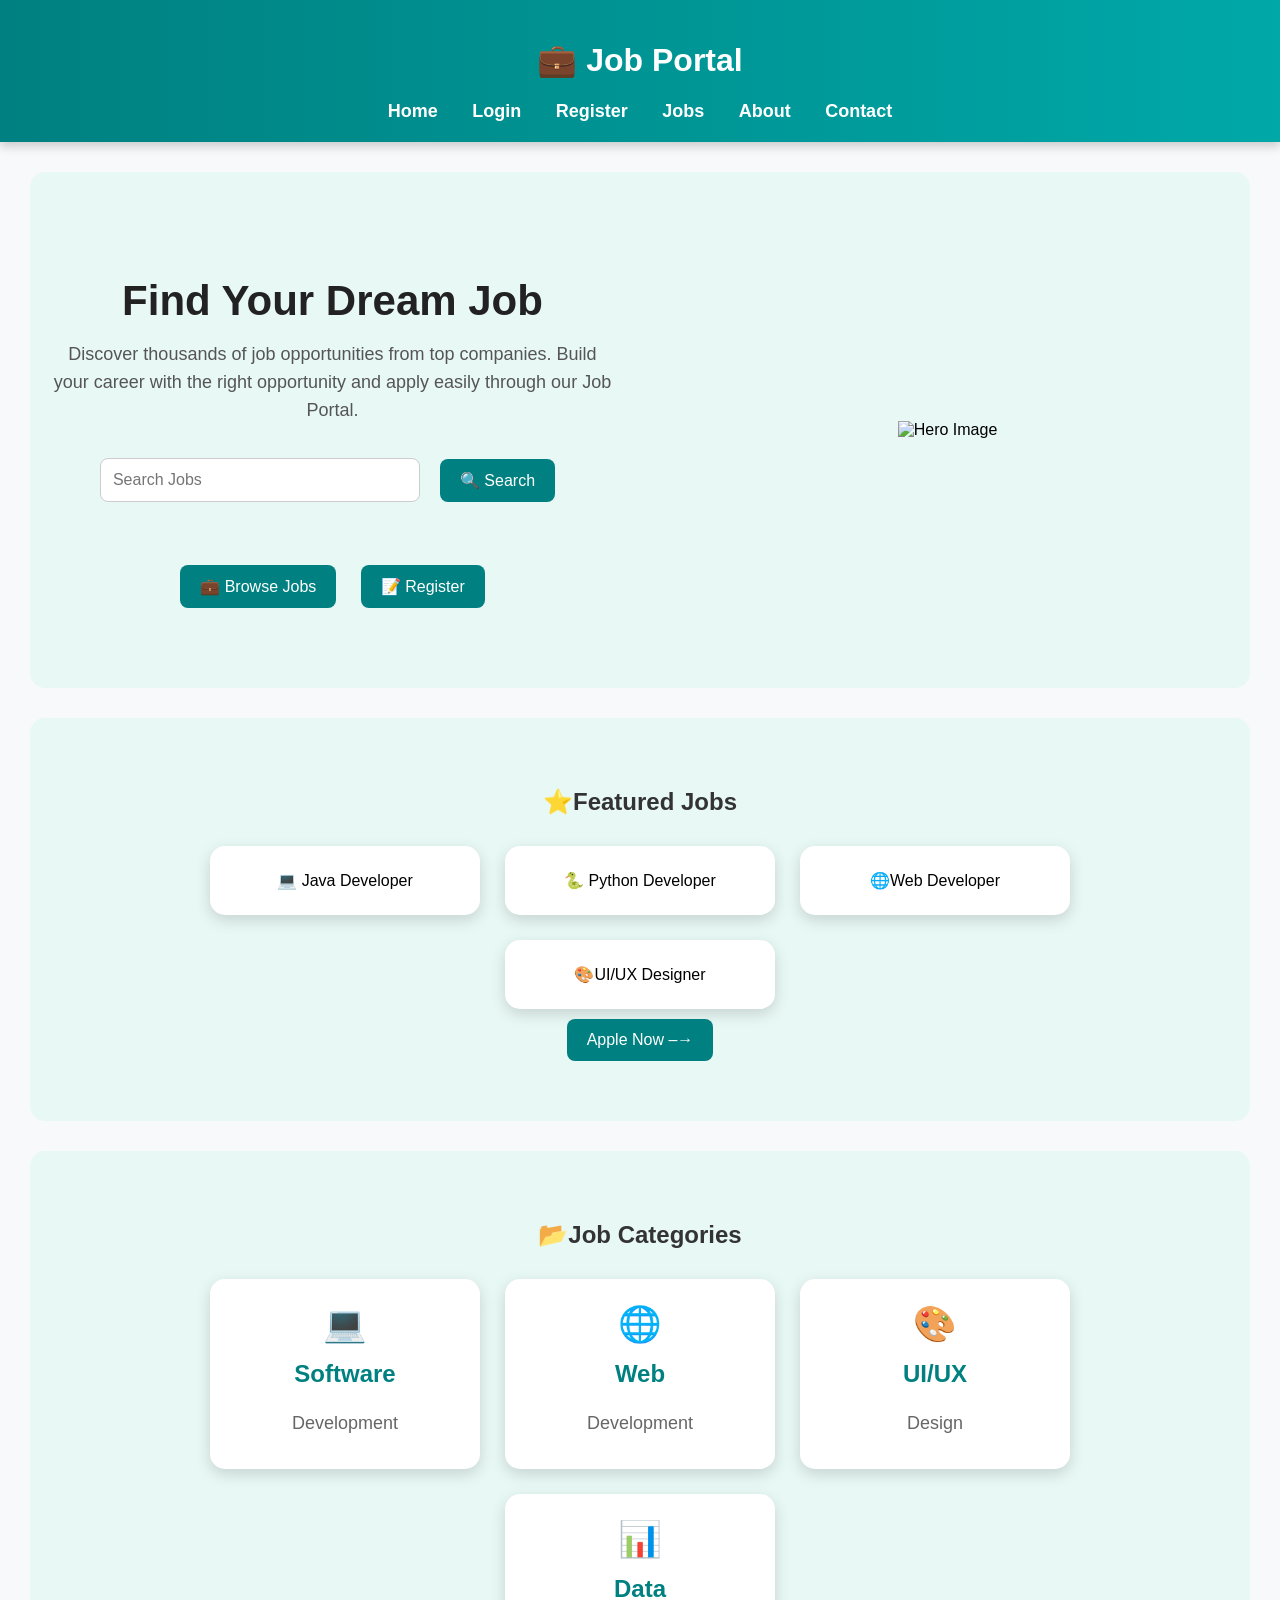
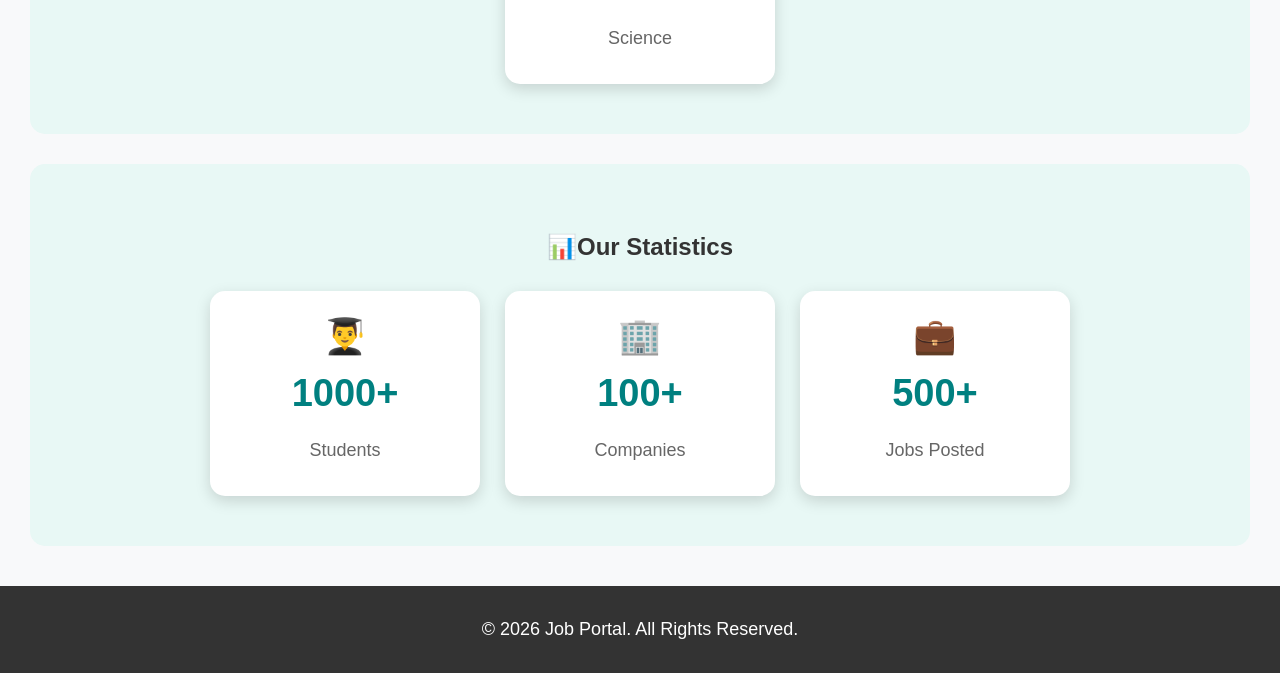
==== index.html @ da7b9236 "Add files via upload" ====
<!DOCTYPE html>
<html lang="en">

<head>
    <meta charset="UTF-8">
    <meta name="viewport" content="width=device-width, initial-scale=1.0">
    <title>Job Portal</title>
    <link rel="stylesheet" href="style.css">
</head>

<body>

<header>

    <h1>💼 Job Portal</h1>

    <nav>
       <a href="index.html">Home</a>
    <a href="login.html">Login</a>
      <a href="register.html">Register</a>
    <a href="jobs.html">Jobs</a>
    <a href="about.html">About</a>
    <a href="contact.html">Contact</a>
        
    </nav>

</header>

<section class="hero">

    <div class="hero-content">

        <div class="hero-text">

            <h2>Find Your Dream Job</h2>

            <p>
                Discover thousands of job opportunities from top companies.
                Build your career with the right opportunity and apply easily through our Job Portal.
            </p>

            <div class="search-box">
                <input type="text" placeholder="Search Jobs">
                <button>🔍 Search</button>
            </div>

            <br>

            <button>💼 Browse Jobs</button>
            <button>📝 Register</button>

        </div>

        <div class="hero-image">
            <img src="images/hero.png" alt="Hero Image">
        </div>

    </div>

</section>

<section>

<h2> ⭐Featured Jobs</h2>

<div class="jobs">

<div class="card">💻 Java Developer</div>

<div class="card">🐍 Python Developer</div>

<div class="card">🌐Web Developer</div>

<div class="card">🎨UI/UX Designer</div>

</div>

<button>Apple Now –→</button>

</section>

<section>

<h2>📂Job Categories</h2>

<div class="jobs">

<div class="card">
    <h3>💻 </h3>
    <h2>Software</h2> 
    <p>Development</p></div>

<div class="card">
    <h3>🌐</h3>
    <h2>Web</h2>  
    <p>Development</p></div>

<div class="card">
    <h3>🎨 </h3>
    <h2>UI/UX</h2> 
    <p>Design</p></div>

<div class="card">
    <h3>📊</h3>
    <h2>Data </h2>
    <p>Science</p> </div>

</div>

</section>
<section>

    <h2>📊Our Statistics</h2>

    <div class="jobs">

        <div class="card">
            <h3>👨‍🎓</h3>
            <h2 class="count">1000+</h2>
            <p>Students</p>
        </div>

        <div class="card">
            <h3>🏢</h3>
            <h2 class="count">100+</h2>
            <p>Companies</p>
        </div>

        <div class="card">
            <h3>💼</h3>
            <h2 class="count">500+</h2>
            <p>Jobs Posted</p>
        </div>

    </div>

</section>

<footer>

    <p>
    © 2026 Job Portal. All Rights Reserved.
</p>

</footer>

</body>
</html>
---- style.css ----
body{
    font-family: Arial, sans-serif;
    margin:0;
    padding:0;
    background:#f8f9fa;
}

header{
    background:linear-gradient(to right,#008080,#00a8a8);
    color:white;
    text-align:center;
    padding:20px;
    box-shadow:0 4px 10px rgba(0,0,0,0.2);
}

nav{
    margin-top:10px;
}

nav a{
    color:white;
    text-decoration:none;
    margin:15px;
    font-size:18px;
    font-weight:bold;
}

nav a:hover{
    color:yellow;
}

section{
    text-align:center;
    padding:50px;
    margin:30px;
    background:#e8f8f5;
    border-radius:15px;
}

section:first-of-type{
    background:#e8f8f5;
}

h2{
    color:#333;
}

p{
    font-size:18px;
}

input[type="text"],
input[type="email"],
input[type="password"],
input[type="tel"] {
    width:100%;
    padding:12px 45px;
    border:1px solid #ccc;
    border-radius:8px;
    box-sizing: border-box;
}

button{
    background:#008080;
    color:white;
    border:none;
    padding:12px 20px;
    margin:10px;
    font-size:16px;
    border-radius:8px;
    cursor:pointer;
    transition:0.3s;
}

button:hover{
    background:#006666;
}

ul{
    list-style:none;
    padding:0;
}

li{
    font-size:18px;
    padding:8px;
}

.jobs{
    display:flex;
    justify-content:center;
    gap:25px;
    flex-wrap:wrap;
    margin-top:30px;
}

.card{
    width:220px;
    background:white;
    padding:25px;
    border-radius:15px;
    box-shadow:0 5px 15px rgba(0,0,0,0.15);
    transition:0.3s;
    text-align:center;
    display: flex;
    flex-direction: column;
    justify-content: space-between;
    align-items: center;
}

.card:hover{
    transform:translateY(-8px);
    box-shadow:0 10px 20px rgba(0,0,0,0.25);
}

.card h2{
    margin:15px 0;
    color:#008080;
}

.card h3{
    font-size:35px;
    margin:0;
}

.card p{
    color:#666;
    margin: 10px 0;
    text-align: center;
}
.card button{
    display: block;
    margin: 20px auto 0;
    width: 170px;
    padding: 12px;
}

form{
    width:400px;
    margin:auto;
    background:white;
    padding:30px;
    border-radius:15px;
    box-shadow:0 5px 15px rgba(0,0,0,0.2);
}

form:hover{
    transform:scale(1.02);
    transition:0.3s;
}

form label{
    font-weight:bold;
    display:block;
    text-align:left;
    margin-bottom:8px;
}

.input-box,
.password-container{
    position:relative;
    width:100%;
    margin-bottom:20px;
}

.input-box input,
.password-container input{
    width:100%;
    padding:12px 45px;
    border:1px solid #ccc;
    border-radius:8px;
    box-sizing:border-box;
    font-size:16px;
}


.input-box i{
    position:absolute;
    left:15px;
    top:50%;
    transform:translateY(-50%);
    color:gray;
}

.lock{
    position:absolute;
    left:15px;
    top:50%;
    transform:translateY(-50%);
    color:gray;
}

.eye{
    position:absolute;
    right:15px;
    top:50%;
    transform:translateY(-50%);
    color:gray;
}

.options{
    display:flex;
    justify-content:space-between;
    align-items:center;
    margin-bottom:20px;
}

.options label{
    font-size:15px;
}

.options input{
    width:auto;
    margin-right:5px;
}

.options a{
    text-decoration:none;
    color:#008080;
}

.options a:hover{
    text-decoration:underline;
}

footer{
    background:#333;
    color:white;
    text-align:center;
    padding:15px;
    margin-top:40px;
}

.hero{
    background: linear-gradient(to right, #e8f8f5, #f5fffe);
    padding: 70px 20px;
    border-radius:15px;
}

.hero h2{
    font-size: 42px;
    color: #222;
    margin-bottom: 15px;
}

.hero p{
    font-size: 18px;
    color: #555;
    max-width: 700px;
    margin: auto;
    line-height: 28px;
}

.search-box{
    display:flex;
    justify-content:center;
    align-items:center;
    gap:10px;
    margin:25px 0;
    flex-wrap:wrap;
}

.search-box input{
    width:320px;
    padding:12px;
    border:1px solid #ccc;
    border-radius:8px;
    font-size:16px;
}

section h2{
    margin-bottom:25px;
}
.count{
    color: #008080;
    font-size: 38px;
    font-weight: bold;
}
.card:hover{
    background:#008080;
    color:white;
}

.card:hover h2,
.card:hover p{
    color:white;
}
textarea{
    width:100%;
    padding:12px;
    border:1px solid #ccc;
    border-radius:8px;
    box-sizing:border-box;
    resize:none;
    font-size:16px;
    font-family:Arial, sans-serif;
}

textarea:focus{
    outline:none;
    border-color:#008080;
}
.hero-content{
    display:flex;
    justify-content:space-between;
    align-items:center;
    gap:50px;
    max-width:1200px;
    margin:auto;
}

.hero-text{
    flex:1;
}

.hero-image{
    flex:1;
    text-align:center;
}

.hero-image img{
    width:600px;
    max-width: 1300px;
}
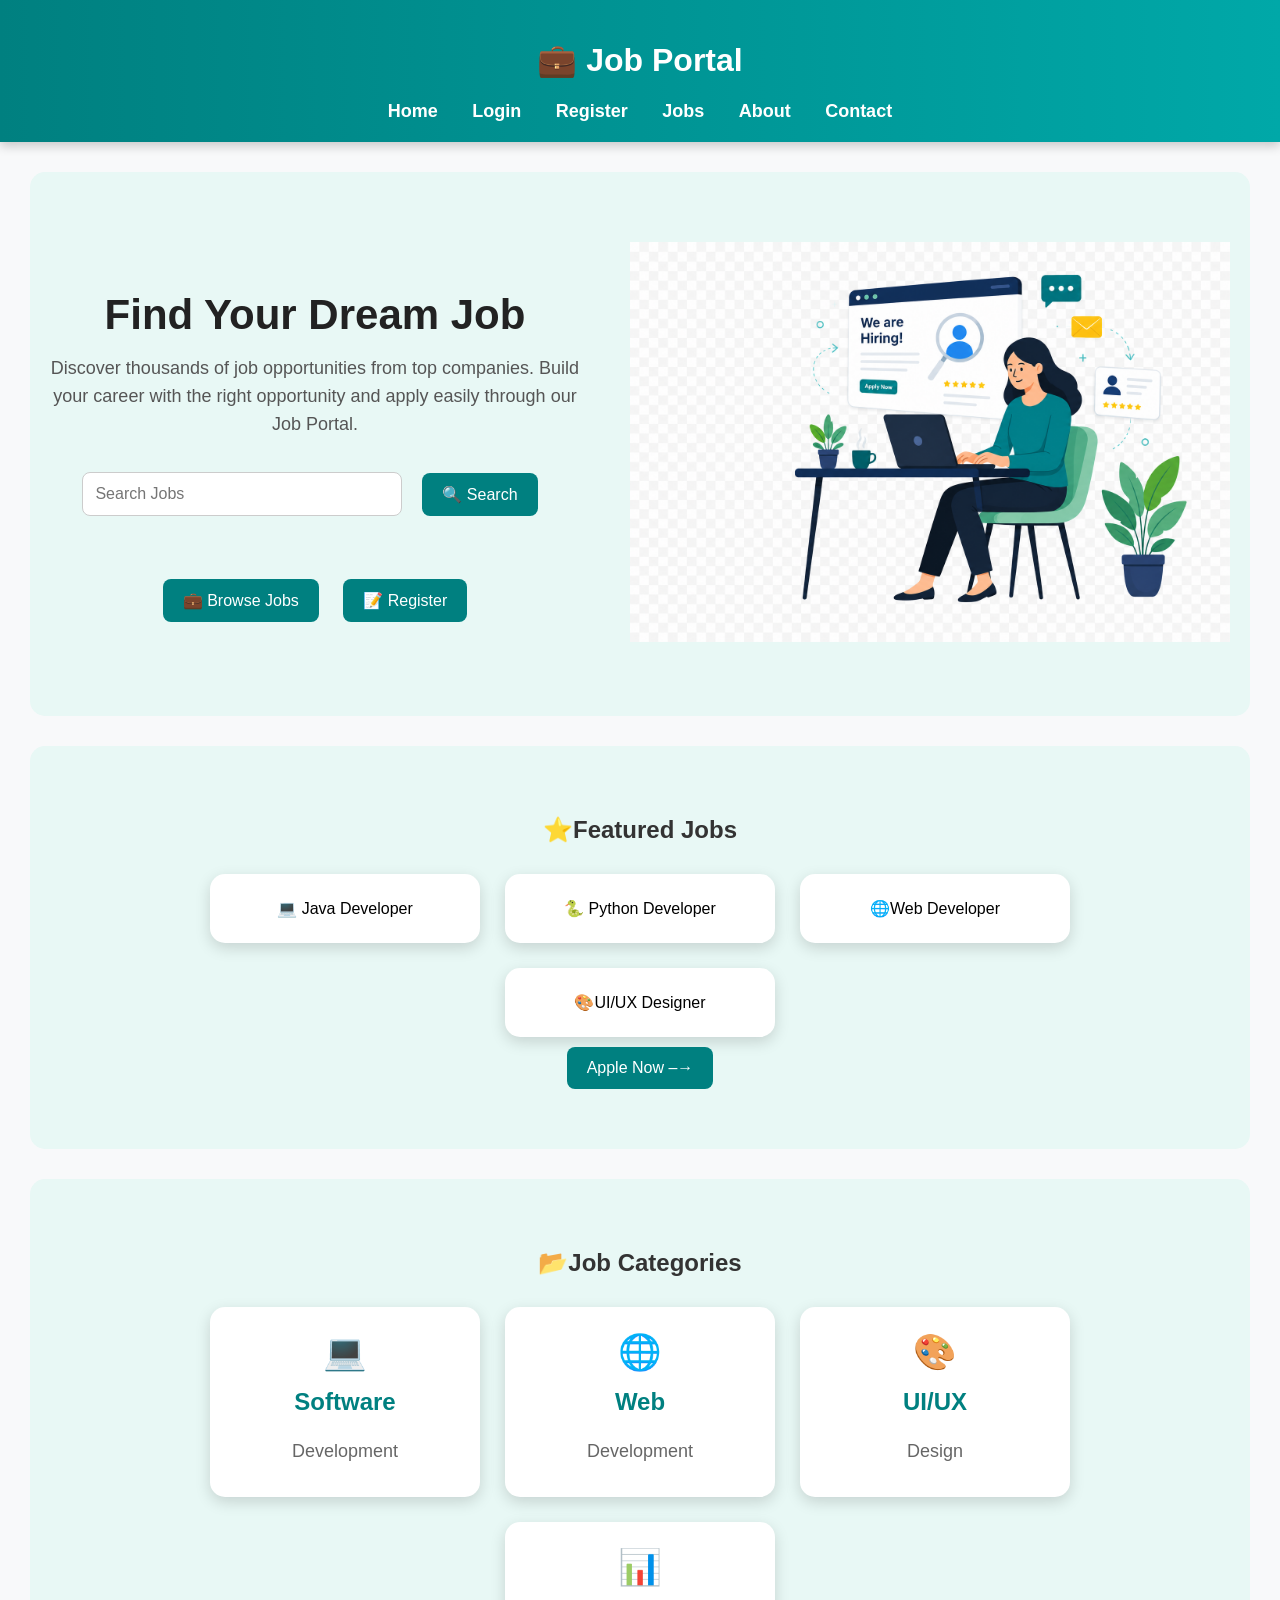
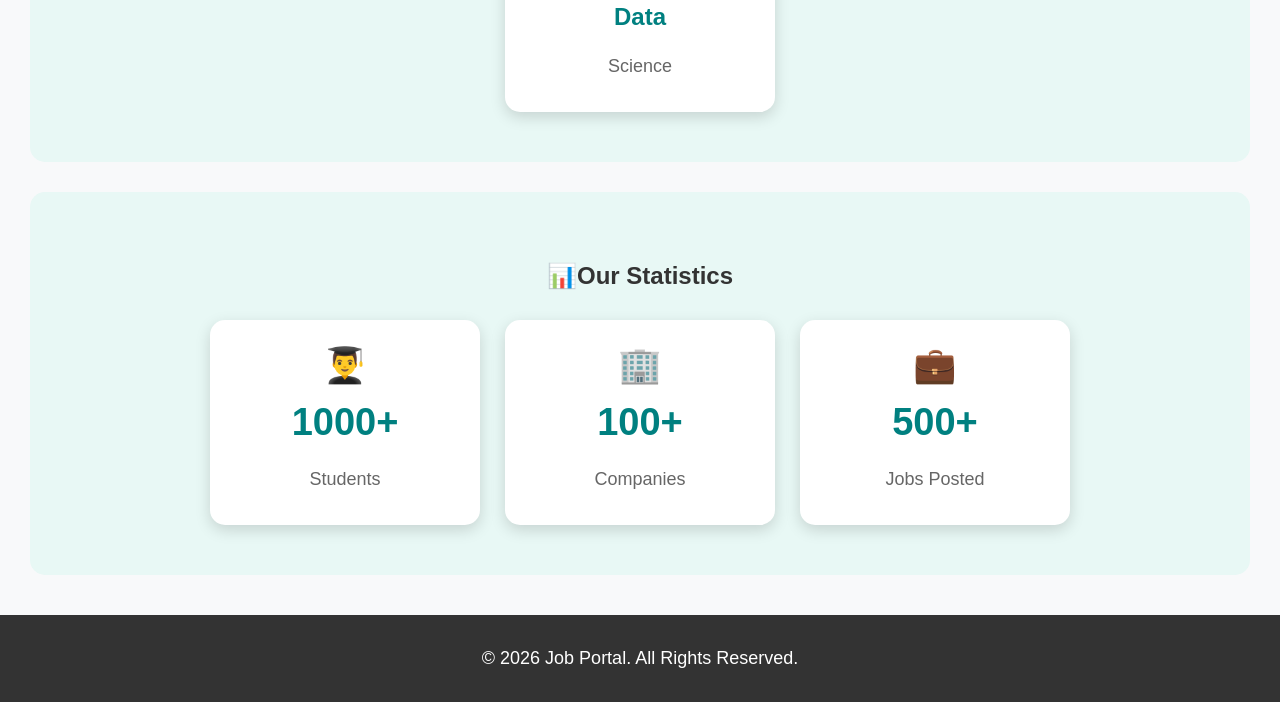
==== commit a93a23bb: "Update index.html" ====
--- a/index.html
+++ b/index.html
@@ -52,7 +52,7 @@
         </div>
 
         <div class="hero-image">
-            <img src="images/hero.png" alt="Hero Image">
+            <img src="hero.png" alt="Hero Image">
         </div>
 
     </div>
@@ -145,4 +145,4 @@
 </footer>
 
 </body>
-</html>+</html>
